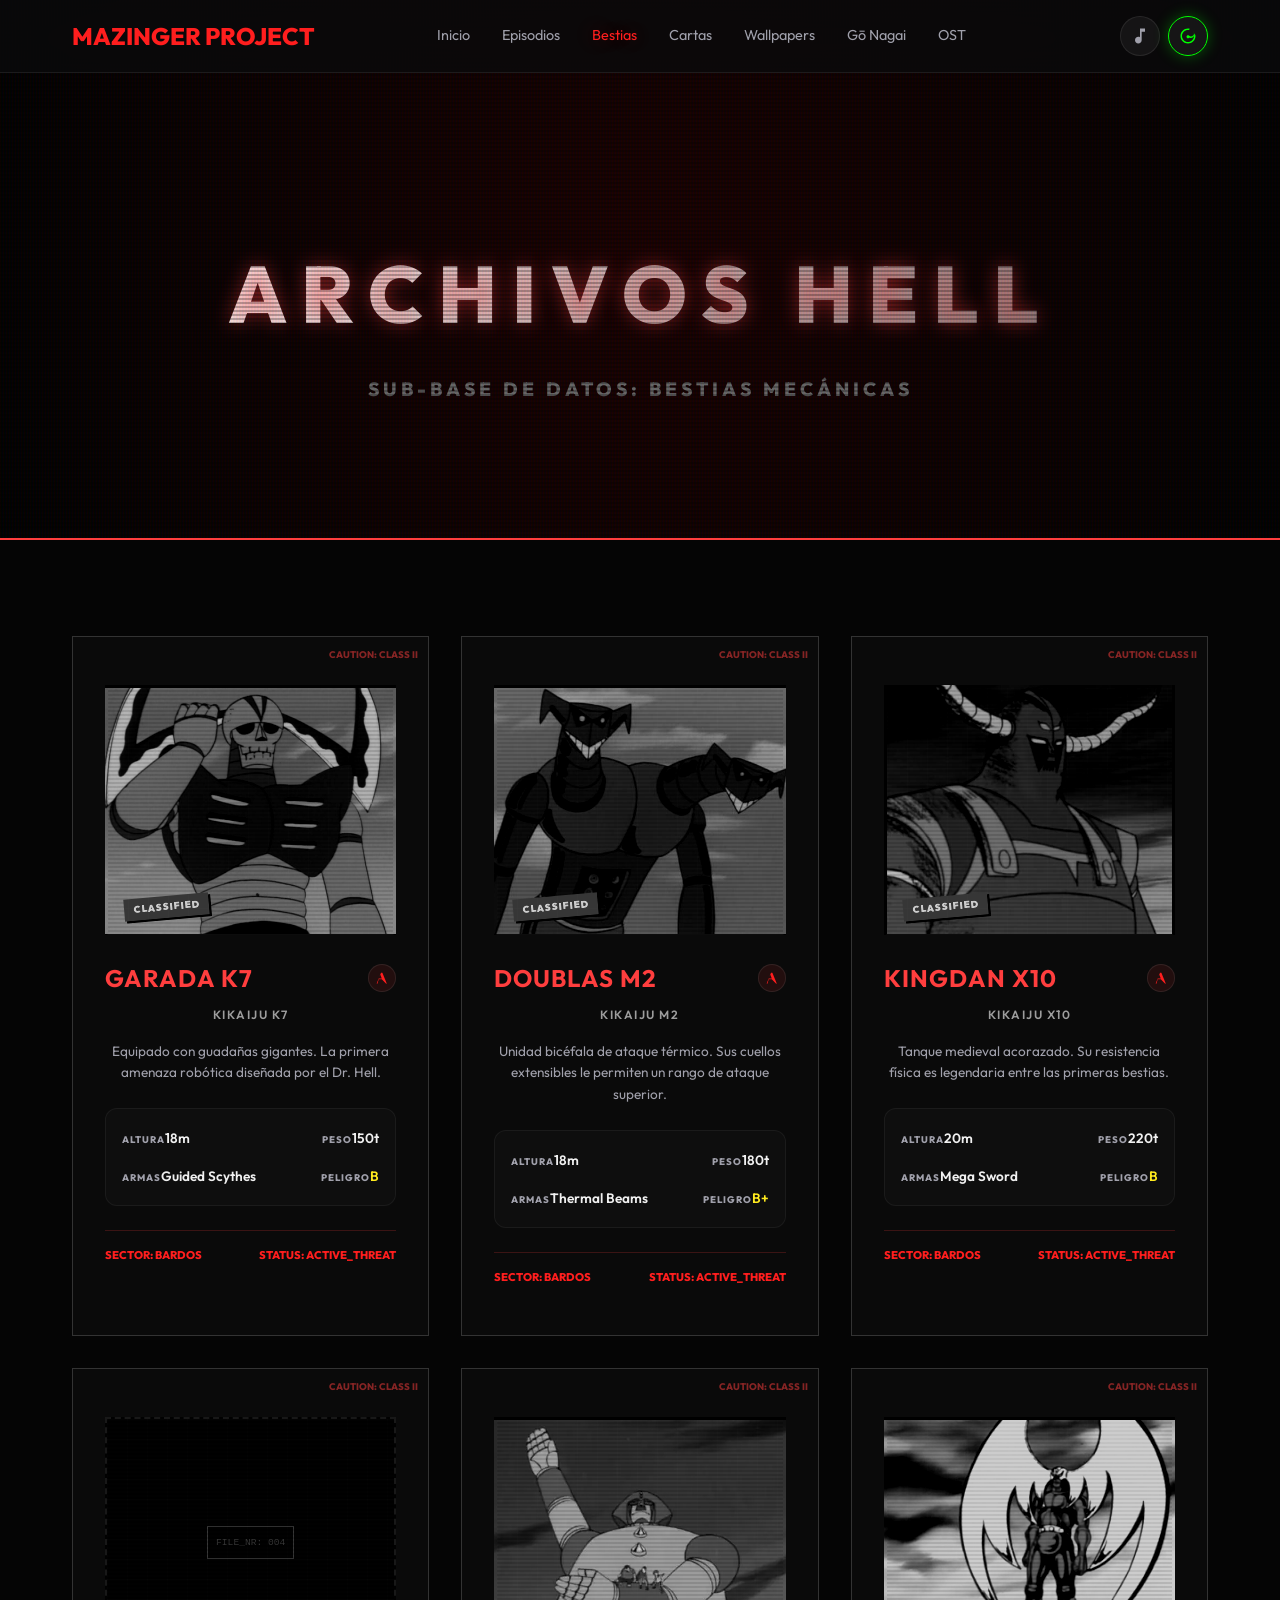
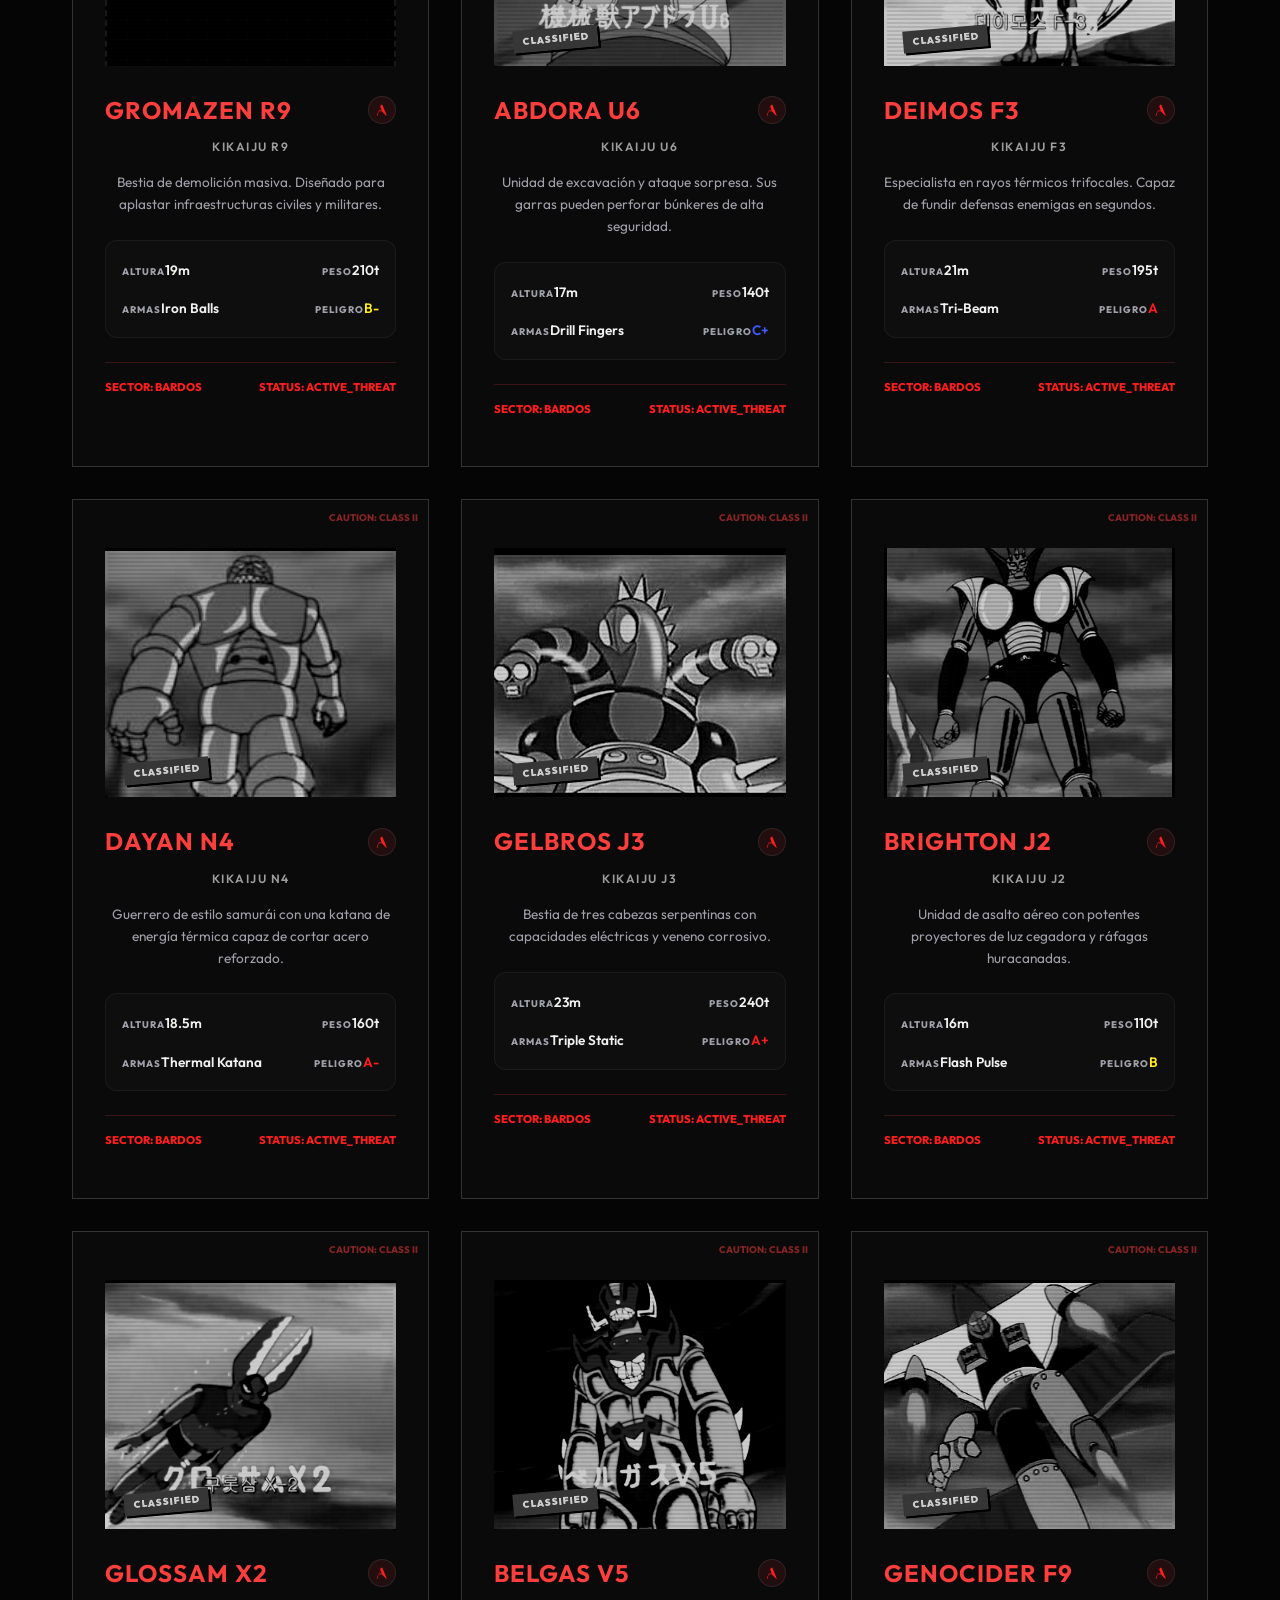
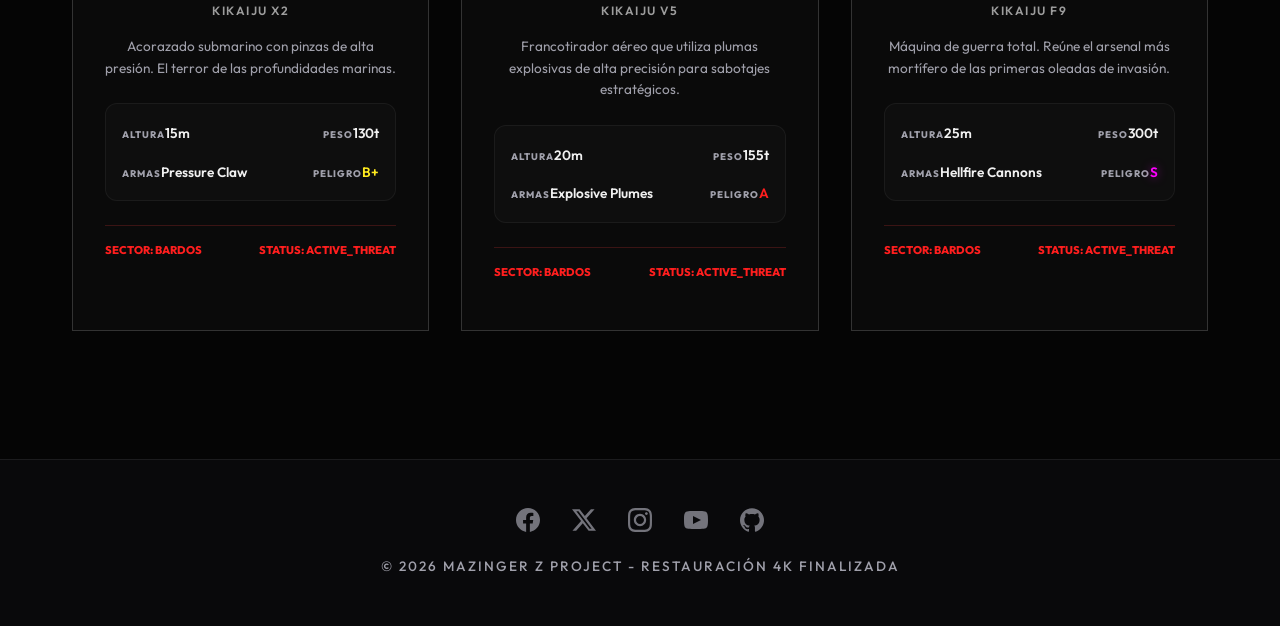
==== beasts.html @ 8c094a3e "Initial commit of Mazinger Z Project with PWA, SEO, and Social Links" ====
<!DOCTYPE html>
<html lang="es">

<head>
    <meta charset="UTF-8">
    <meta name="viewport" content="width=device-width, initial-scale=1.0">
    <title>Bestias Mecánicas del Dr. Hell | Mazinger Z 4K</title>
    <meta name="description" content="Galería detallada de los monstruos mecánicos y brutos del Dr. Hell. Descubre los enemigos más icónicos que enfrentaron a Mazinger Z.">
    <meta name="keywords" content="Bestias Mecánicas, Monstruos, Dr. Hell, Mazinger Z, Mecha, Anime Clásico">
    <meta name="author" content="Alfonso Rubio Rioseras">
    <meta name="robots" content="index, follow">

    <!-- Open Graph / Facebook -->
    <meta property="og:type" content="website">
    <meta property="og:url" content="https://mazinger-z.com/beasts.html">
    <meta property="og:title" content="Bestias Mecánicas del Dr. Hell | Mazinger Z 4K">
    <meta property="og:description" content="Galería interactiva de las bestias mecánicas mandadas por el Dr. Hell.">
    <meta property="og:image" content="https://mazinger-z.com/assets/beast-preview.jpg">

    <!-- Twitter -->
    <meta property="twitter:card" content="summary_large_image">
    <meta property="twitter:url" content="https://mazinger-z.com/beasts.html">
    <meta property="twitter:title" content="Bestias Mecánicas del Dr. Hell | Mazinger Z 4K">
    <meta property="twitter:description" content="Galería interactiva de las bestias mecánicas mandadas por el Dr. Hell.">
    <meta property="twitter:image" content="https://mazinger-z.com/assets/beast-preview.jpg">

    <link rel="icon" type="image/jpeg" href="assets/favicon.jpeg">
    <link rel="manifest" href="manifest.json">
    <meta name="theme-color" content="#050505">
    <link rel="apple-touch-icon" href="assets/favicon.jpeg">
    <link rel="stylesheet" href="index.css">
    <link rel="preconnect" href="https://fonts.googleapis.com">
    <link rel="preconnect" href="https://fonts.gstatic.com" crossorigin>
    <link
        href="https://fonts.googleapis.com/css2?family=Inter:wght@400;600;800&family=Outfit:wght@500;700;900&display=swap"
        rel="stylesheet">
    <style>
        :root {
            --beast-primary: #ff3e3e;
            --beast-bg: #050505;
            --blueprint-blue: #001a33;
        }

        body {
            background-color: var(--beast-bg);
        }

        .beasts-hero {
            height: 60vh;
            padding-top: 6rem;
            display: flex;
            align-items: center;
            justify-content: center;
            text-align: center;
            background: radial-gradient(circle at center, #1a0000 0%, #000 100%);
            position: relative;
            overflow: hidden;
            border-bottom: 2px solid var(--beast-primary);
        }

        /* Scanlines Effect */
        .beasts-hero::after {
            content: "";
            position: absolute;
            inset: 0;
            background: linear-gradient(rgba(18, 16, 16, 0) 50%, rgba(0, 0, 0, 0.25) 50%),
                linear-gradient(90deg, rgba(255, 0, 0, 0.06), rgba(0, 255, 0, 0.02), rgba(0, 0, 255, 0.06));
            background-size: 100% 4px, 3px 100%;
            pointer-events: none;
            z-index: 2;
        }

        .hero-content h1 {
            font-family: 'Outfit', sans-serif;
            font-size: 5rem;
            color: var(--beast-primary);
            text-transform: uppercase;
            letter-spacing: 15px;
            margin-bottom: 1rem;
            text-shadow: 0 0 20px rgba(255, 62, 62, 0.5);
            animation: flicker 3s infinite;
        }

        @keyframes flicker {

            0%,
            18%,
            22%,
            25%,
            53%,
            57%,
            100% {
                opacity: 1;
            }

            20%,
            24%,
            55% {
                opacity: 0.7;
            }
        }

        .back-link {
            position: fixed;
            top: 2rem;
            left: 2rem;
            background: rgba(0, 0, 0, 0.8);
            border: 1px solid var(--beast-primary);
            padding: 0.8rem 1.5rem;
            border-radius: 4px;
            color: var(--beast-primary);
            text-decoration: none;
            z-index: 1000;
            backdrop-filter: blur(10px);
            transition: all 0.3s cubic-bezier(0.4, 0, 0.2, 1);
            font-weight: 800;
            text-transform: uppercase;
            letter-spacing: 2px;
            display: flex;
            align-items: center;
            gap: 10px;
        }

        .back-link:hover {
            background: var(--beast-primary);
            color: white;
            box-shadow: 0 0 30px rgba(255, 62, 62, 0.4);
        }

        .beast-card {
            background: #0a0a0a !important;
            border: 1px solid #333 !important;
            border-radius: 0 !important;
            position: relative;
            overflow: hidden;
        }

        .beast-card::before {
            content: "CAUTION: CLASS II";
            position: absolute;
            top: 10px;
            right: 10px;
            font-size: 0.6rem;
            color: var(--beast-primary);
            font-weight: 800;
            opacity: 0.5;
        }

        .beast-card .char-image-container {
            border-radius: 0 !important;
            width: 100% !important;
            height: 250px !important;
            border-bottom: 1px solid #222;
            filter: grayscale(1) contrast(1.2) brightness(0.8);
            transition: 0.5s ease;
        }

        .beast-card:hover .char-image-container {
            filter: grayscale(0) contrast(1);
        }

        .char-info h3 {
            color: var(--beast-primary);
            font-family: 'Outfit', sans-serif;
            text-transform: uppercase;
            letter-spacing: 1px;
        }

        .char-role {
            color: #fff !important;
            opacity: 0.6;
        }
    </style>
</head>

<body class="beasts-page">
    <nav class="navbar">
        <div class="nav-container">
            <a href="index.html" class="nav-logo" style="text-decoration: none;">Mazinger Project</a>
            <div class="nav-links">
                <a href="index.html">Inicio</a>
                <a href="episodes.html">Episodios</a>
                <a href="beasts.html" class="active">Bestias</a>
                <a href="cards.html">Cartas</a>
                <a href="wallpapers.html">Wallpapers</a>
                <a href="creator.html">Gō Nagai</a>
                <a href="soundtrack.html">OST</a>
            </div>
            <div class="audio-controls-group">
                <button id="musicToggle" class="audio-btn" onclick="toggleMusic()"
                    title="Música de Fondo (Archive Instrumental)">
                    <svg width="20" height="20" viewBox="0 0 24 24" fill="currentColor">
                        <path d="M12 3v10.55c-.59-.34-1.27-.55-2-.55-2.21 0-4 1.79-4 4s1.79 4 4 4 4-1.79 4-4V7h4V3h-6z" />
                    </svg>
                </button>
                <button id="fxToggle" class="audio-btn audio-active" onclick="toggleFx()"
                    title="Efectos de Sonido (FX Tácticos)">
                    <svg width="18" height="18" viewBox="0 0 24 24" fill="currentColor">
                        <path
                            d="M12 15c1.1 0 2-.9 2-2s-.9-2-2-2-2 .9-2 2 .9 2 2 2zm1-13.06c.58.06 1.14.24 1.64.52l-1.45 1.45C12.85 4.09 12.44 4 12 4c-4.42 0-8 3.58-8 8s3.58 8 8 8 8-3.58 8-8c0-.44-.09-.85-.31-1.23l1.45-1.45c.5.71.86 1.52.86 2.68 0 5.52-4.48 10-10 10S2 17.52 2 12 6.48 2 12 2c.34 0 .68.02 1.01.06zm7.06 3.01L19.06 6.01c.58.71.94 1.53.94 2.49 0 2.21-1.79 4-4 4-.96 0-1.78-.36-2.49-.94l-1.45 1.45c.87.87 2.07 1.49 3.44 1.49 2.76 0 5-2.24 5-5 0-1.37-.62-2.57-1.49-3.44z" />
                    </svg>
                </button>
            </div>
        </div>
    </nav>

    <header class="beasts-hero">
        <div class="hero-content">
            <h1>ARCHIVOS HELL</h1>
            <p style="color: #666; letter-spacing: 4px; text-transform: uppercase; font-weight: 800;">Sub-Base de Datos:
                Bestias Mecánicas</p>
        </div>
    </header>

    <main class="container">
        <section class="characters-section">
            <div id="beastsContainer" class="characters-grid">
                <!-- Dinámico -->
            </div>
        </section>
    </main>


    <footer class="main-footer">
        <div class="footer-content">
            <div class="footer-social">
                <a href="https://www.facebook.com/ps4rioseras007" title="Facebook">
                    <svg viewBox="0 0 24 24"><path d="M24 12.073c0-6.627-5.373-12-12-12s-12 5.373-12 12c0 5.99 4.388 10.954 10.125 11.854v-8.385H7.078v-3.47h3.047V9.43c0-3.007 1.792-4.669 4.533-4.669 1.312 0 2.686.235 2.686.235v2.953H15.83c-1.491 0-1.956.925-1.956 1.874v2.25h3.328l-.532 3.47h-2.796v8.385C19.612 23.027 24 18.062 24 12.073z"/></svg>
                </a>
                <a href="https://x.com/alfrubrio" title="X">
                    <svg viewBox="0 0 24 24"><path d="M18.901 1.153h3.68l-8.04 9.19L24 22.846h-7.406l-5.8-7.584-6.638 7.584H.474l8.6-9.83L0 1.154h7.594l5.243 6.932 6.064-6.932zm-1.294 19.497h2.039L6.486 3.24H4.298l13.309 17.41z"/></svg>
                </a>
                <a href="https://www.instagram.com/mazinher_z/" title="Instagram">
                    <svg viewBox="0 0 24 24"><path d="M12 2.163c3.204 0 3.584.012 4.85.07 3.252.148 4.771 1.691 4.919 4.919.058 1.266.069 1.645.069 4.849 0 3.205-.012 3.584-.069 4.849-.149 3.225-1.664 4.771-4.919 4.919-1.266.058-1.644.07-4.85.07-3.204 0-3.584-.012-4.849-.07-3.26-.149-4.771-1.699-4.919-4.92-.058-1.265-.07-1.644-.07-4.849 0-3.204.013-3.583.07-4.849.149-3.227 1.664-4.771 4.919-4.919 1.266-.057 1.645-.069 4.849-.069zm0-2.163c-3.259 0-3.667.014-4.947.072-4.358.2-6.78 2.618-6.98 6.98-.059 1.281-.073 1.689-.073 4.948 0 3.259.014 3.668.072 4.948.2 4.358 2.618 6.78 6.98 6.98 1.281.058 1.689.072 4.948.072 3.259 0 3.668-.014 4.948-.072 4.354-.2 6.782-2.618 6.979-6.98.059-1.28.073-1.689.073-4.948 0-3.259-.014-3.667-.072-4.947-.196-4.354-2.617-6.78-6.979-6.98-1.281-.059-1.69-.073-4.949-.073zm0 5.838c-3.403 0-6.162 2.759-6.162 6.162s2.759 6.163 6.162 6.163 6.162-2.759 6.162-6.163c0-3.403-2.759-6.162-6.162-6.162zm0 10.162c-2.209 0-4-1.79-4-4 0-2.209 1.791-4 4-4s4 1.791 4 4c0 2.21-1.791 4-4 4zm6.406-11.845c-.796 0-1.441.645-1.441 1.44s.645 1.44 1.441 1.44c.795 0 1.439-.645 1.439-1.44s-.644-1.44-1.439-1.44z"/></svg>
                </a>
                <a href="https://www.youtube.com/@AlfonsoRubioRioseras" title="YouTube">
                    <svg viewBox="0 0 24 24"><path d="M19.615 3.184c-3.604-.246-11.631-.245-15.23 0-3.897.266-4.356 2.62-4.385 8.816.029 6.185.484 8.549 4.385 8.816 3.6.245 11.626.246 15.23 0 3.897-.266 4.356-2.62 4.385-8.816-.029-6.185-.484-8.549-4.385-8.816zm-10.615 12.816v-8l8 3.993-8 4.007z"/></svg>
                </a>
                <a href="https://github.com/Rioseras007" title="GitHub">
                    <svg viewBox="0 0 24 24"><path d="M12 .297c-6.63 0-12 5.373-12 12 0 5.303 3.438 9.8 8.205 11.385.6.113.82-.258.82-.577 0-.285-.01-1.04-.015-2.04-3.338.724-4.042-1.61-4.042-1.61C4.422 18.07 3.633 17.7 3.633 17.7c-1.087-.744.084-.729.084-.729 1.205.084 1.838 1.236 1.838 1.236 1.07 1.835 2.809 1.305 3.495.998.108-.776.417-1.305.76-1.605-2.665-.3-5.466-1.332-5.466-5.93 0-1.31.465-2.38 1.235-3.22-.135-.303-.54-1.523.105-3.176 0 0 1.005-.322 3.3 1.23.96-.267 1.98-.399 3-.405 1.02.006 2.04.138 3 .405 2.28-1.552 3.285-1.23 3.285-1.23.645 1.653.24 2.873.12 3.176.765.84 1.23 1.91 1.23 3.22 0 4.61-2.805 5.625-5.475 5.92.42.36.81 1.096.81 2.22 0 1.606-.015 2.896-.015 3.286 0 .315.21.69.825.57C20.565 22.092 24 17.592 24 12.297c0-6.627-5.373-12-12-12"/></svg>
                </a>
            </div>
            <p>&copy; 2026 Mazinger Z Project - Restauración 4K Finalizada</p>
        </div>
    </footer>

    <script src="audio_manager.js"></script>
    <script src="beasts.js"></script>
    <script src="pwa_init.js"></script>
</body>

</html>
---- index.css ----
@import url('https://fonts.googleapis.com/css2?family=Outfit:wght@300;400;600;800&display=swap');

:root {
    --bg-color: #0a0a0c;
    --surface-color: rgba(255, 255, 255, 0.03);
    --surface-border: rgba(255, 255, 255, 0.08);
    --primary-color: #ff1e1e;
    --secondary-color: #3e5bff;
    --text-primary: #f0f0f0;
    --text-secondary: #a0a0ab;
    --accent-glow: 0 0 20px rgba(255, 30, 30, 0.3);
    --glass-blur: blur(12px);
    --transition-smooth: all 0.4s cubic-bezier(0.16, 1, 0.3, 1);
}

/* Navigation */
.navbar {
    position: fixed;
    top: 0;
    left: 0;
    width: 100%;
    z-index: 1000;
    background: rgba(10, 10, 12, 0.8);
    backdrop-filter: blur(20px);
    border-bottom: 1px solid var(--surface-border);
    padding: 1rem 0;
}

.nav-container {
    max-width: 1200px;
    margin: 0 auto;
    display: flex;
    justify-content: space-between;
    align-items: center;
    padding: 0 2rem;
}

.nav-logo {
    font-weight: 800;
    font-size: 1.5rem;
    color: var(--primary-color);
    text-transform: uppercase;
}

.nav-links {
    display: flex;
    gap: 2rem;
}

.nav-links a {
    color: var(--text-secondary);
    text-decoration: none;
    font-size: 0.9rem;
    font-weight: 400;
    transition: var(--transition-smooth);
}

.nav-links a:hover,
.nav-links a.active {
    color: var(--primary-color);
    text-shadow: var(--accent-glow);
}

.audio-controls-group {
    display: flex;
    gap: 0.5rem;
    margin-left: 2rem;
}

.audio-btn {
    background: rgba(255, 255, 255, 0.05);
    border: 1px solid var(--surface-border);
    color: var(--text-secondary);
    width: 40px;
    height: 40px;
    border-radius: 50%;
    display: flex;
    align-items: center;
    justify-content: center;
    cursor: pointer;
    transition: var(--transition-smooth);
}

.audio-btn:hover {
    background: var(--primary-color);
    color: white;
    border-color: var(--primary-color);
    box-shadow: var(--accent-glow);
}

.audio-btn.audio-active {
    color: #00ff00;
    border-color: #00ff00;
    box-shadow: 0 0 15px rgba(0, 255, 0, 0.3);
}

/* Base Styles */
* {
    margin: 0;
    padding: 0;
    box-sizing: border-box;
}

body {
    background-color: var(--bg-color);
    color: var(--text-primary);
    font-family: 'Outfit', sans-serif;
    line-height: 1.6;
    overflow-x: hidden;
}

/* Scrollbar */
::-webkit-scrollbar {
    width: 6px;
}

::-webkit-scrollbar-track {
    background: var(--bg-color);
}

::-webkit-scrollbar-thumb {
    background: var(--surface-border);
    border-radius: 10px;
}

/* Layout */
.container {
    max-width: 1200px;
    margin: 0 auto;
    padding: 0 2rem;
}

/* Hero Section */
.hero {
    position: relative;
    height: 90vh;
    display: flex;
    flex-direction: column;
    align-items: center;
    justify-content: center;
    text-align: center;
    background: linear-gradient(to bottom, rgba(10, 10, 12, 0.2), var(--bg-color)),
        url('./assets/fondobanner.jpg') center/cover no-repeat;
    margin-bottom: 4rem;
    overflow: hidden;
}

/* Radar System */
.radar-container {
    position: absolute;
    top: 5rem;
    right: 5rem;
    z-index: 10;
    pointer-events: none;
    opacity: 0.6;
}

.radar {
    width: 200px;
    height: 200px;
    background: rgba(255, 30, 30, 0.05);
    border: 1px solid rgba(255, 30, 30, 0.3);
    border-radius: 50%;
    position: relative;
    overflow: hidden;
    backdrop-filter: blur(5px);
}

.radar-sweep {
    position: absolute;
    inset: 0;
    background: conic-gradient(from 0deg, rgba(255, 30, 30, 0.4) 0%, transparent 40%);
    animation: rotate-radar 4s linear infinite;
    z-index: 2;
}

.radar-circles {
    position: absolute;
    inset: 0;
    border-radius: 50%;
    background-image: radial-gradient(circle, transparent 30%, rgba(255, 30, 30, 0.1) 31%, transparent 32%, transparent 60%, rgba(255, 30, 30, 0.1) 61%, transparent 62%);
}

.radar-crosshair::before,
.radar-crosshair::after {
    content: '';
    position: absolute;
    background: rgba(255, 30, 30, 0.2);
}

.radar-crosshair::before {
    width: 100%;
    height: 1px;
    top: 50%;
}

.radar-crosshair::after {
    width: 1px;
    height: 100%;
    left: 50%;
}

.blip {
    position: absolute;
    width: 6px;
    height: 6px;
    background: rgba(255, 30, 30, 1);
    border-radius: 50%;
    box-shadow: 0 0 10px rgba(255, 30, 30, 1);
    animation: blip-fade 3s ease-in-out infinite;
    z-index: 3;
}

.blip-1 {
    top: 30%;
    left: 40%;
    animation-delay: 0.5s;
}

.blip-2 {
    top: 60%;
    left: 70%;
    animation-delay: 1.5s;
}

.radar-status {
    margin-top: 1rem;
    font-family: monospace;
    display: flex;
    flex-direction: column;
    align-items: flex-end;
}

.radar-status .status-label {
    font-size: 0.6rem;
    color: var(--text-secondary);
}

.radar-status .status-value {
    font-size: 0.8rem;
    color: var(--primary-color);
    font-weight: 800;
}

@keyframes rotate-radar {
    from {
        transform: rotate(0deg);
    }

    to {
        transform: rotate(360deg);
    }
}

@keyframes blip-fade {

    0%,
    100% {
        opacity: 0.2;
        transform: scale(0.8);
    }

    50% {
        opacity: 1;
        transform: scale(1.2);
    }
}

.hero-content h1 {
    font-size: 5rem;
    font-weight: 800;
    text-transform: uppercase;
    letter-spacing: -2px;
    margin-bottom: 0.5rem;
    background: linear-gradient(135deg, #fff 0%, #777 100%);
    -webkit-background-clip: text;
    background-clip: text;
    -webkit-text-fill-color: transparent;
    filter: drop-shadow(0 5px 15px rgba(0, 0, 0, 0.5));
}

.hero-content p {
    color: var(--text-secondary);
    font-size: 1.2rem;
    max-width: 600px;
    margin: 0 auto;
    font-weight: 300;
}

.banner {
    color: var(--text-secondary);
    font-size: 1.2rem;
    max-width: 600px;
    margin-top: 1rem;
    font-weight: 300;
}


/* Grid Section */
.controls {
    display: flex;
    justify-content: space-between;
    align-items: center;
    margin-bottom: 2.5rem;
    flex-wrap: wrap;
    gap: 1.5rem;
}

.search-container {
    flex: 1;
    max-width: 400px;
    position: relative;
}

#searchInput {
    width: 100%;
    padding: 1rem 1.5rem;
    background: var(--surface-color);
    border: 1px solid var(--surface-border);
    border-radius: 12px;
    color: var(--text-primary);
    font-family: inherit;
    font-size: 1rem;
    outline: none;
    transition: var(--transition-smooth);
}

#searchInput:focus {
    border-color: var(--primary-color);
    box-shadow: var(--accent-glow);
}

.section-title {
    font-size: 2rem;
    font-weight: 600;
    margin-bottom: 0;
    display: flex;
    align-items: center;
    gap: 1rem;
}

.section-title::before {
    content: '';
    width: 4px;
    height: 24px;
    background: var(--primary-color);
    box-shadow: var(--accent-glow);
    border-radius: 2px;
}

.episodes-grid {
    display: grid;
    grid-template-columns: repeat(auto-fill, minmax(300px, 1fr));
    gap: 2.5rem;
    margin-bottom: 6rem;
}

/* Episode Card */
.episode-card {
    background: var(--surface-color);
    border: 1px solid var(--surface-border);
    border-radius: 24px;
    overflow: hidden;
    backdrop-filter: var(--glass-blur);
    transition: var(--transition-smooth);
    cursor: pointer;
    position: relative;
}

.episode-card:hover {
    transform: translateY(-10px);
    border-color: rgba(255, 30, 30, 0.4);
    box-shadow: 0 20px 40px rgba(0, 0, 0, 0.6);
}

.card-image {
    width: 100%;
    aspect-ratio: 16/9;
    background-size: cover;
    background-position: center;
    position: relative;
    background-color: #1a1a1e;
}

/* Placeholder Gradients */
.placeholder-1 {
    background: linear-gradient(135deg, #1e1e24 0%, #3e5bff 100%);
}

.placeholder-2 {
    background: linear-gradient(135deg, #241e1e 0%, #ff1e1e 100%);
}

.placeholder-3 {
    background: linear-gradient(135deg, #1e241e 0%, #1eff5b 100%);
}

.placeholder-4 {
    background: linear-gradient(135deg, #24241e 0%, #ffea1e 100%);
}

.placeholder-5 {
    background: linear-gradient(135deg, #1e2424 0%, #1edbff 100%);
}

.placeholder-6 {
    background: linear-gradient(135deg, #241e24 0%, #ff1edf 100%);
}

.placeholder-hero {
    background: linear-gradient(to bottom, rgba(10, 10, 12, 0.5), var(--bg-color)), linear-gradient(135deg, #0a0a0c 0%, #1a1a2e 100%);
}

.card-image::after {
    content: '\25B6';
    position: absolute;
    inset: 0;
    display: flex;
    align-items: center;
    justify-content: center;
    font-size: 2.5rem;
    background: rgba(0, 0, 0, 0.4);
    opacity: 0;
    transition: var(--transition-smooth);
}

.episode-card:hover .card-image::after {
    opacity: 1;
}

.card-badge {
    position: absolute;
    top: 1rem;
    right: 1rem;
    background: var(--primary-color);
    padding: 0.25rem 0.75rem;
    border-radius: 8px;
    font-size: 0.75rem;
    font-weight: 600;
    text-transform: uppercase;
}

.card-info {
    padding: 1.5rem;
}

.card-info h3 {
    font-size: 1.25rem;
    margin-bottom: 0.5rem;
}

.card-info p {
    font-size: 0.9rem;
    color: var(--text-secondary);
}

/* Characters Section */
.characters-section {
    margin-bottom: 8rem;
    padding-top: 6rem;
}

.characters-section .section-title {
    margin-bottom: 3rem;
}

.characters-grid {
    display: grid;
    grid-template-columns: repeat(auto-fill, minmax(280px, 1fr));
    gap: 2rem;
}

.character-card {
    text-align: center;
    padding: 3rem 2rem;
    background: var(--surface-color);
    border: 1px solid var(--surface-border);
    border-radius: 32px;
    transition: var(--transition-smooth);
    backdrop-filter: var(--glass-blur);
    position: relative;
}

.wiki-btn {
    position: absolute;
    top: 1.5rem;
    right: 1.5rem;
    width: 38px;
    height: 38px;
    background: rgba(255, 255, 255, 0.05);
    border: 1px solid var(--surface-border);
    border-radius: 50%;
    display: flex;
    align-items: center;
    justify-content: center;
    color: var(--text-secondary);
    transition: var(--transition-smooth);
    z-index: 100;
}

.wiki-btn:hover {
    background: var(--primary-color);
    color: white;
    border-color: var(--primary-color);
    box-shadow: var(--accent-glow);
    transform: rotate(15deg);
}

.beast-header {
    display: flex;
    justify-content: space-between;
    align-items: center;
    margin-bottom: 0.5rem;
}

.beast-wiki-btn {
    position: static;
    width: 28px;
    height: 28px;
    background: rgba(255, 62, 62, 0.1);
    color: var(--primary-color);
}

.beast-card .char-info h3 {
    margin-bottom: 0;
}

.character-card:hover {
    border-color: var(--secondary-color);
    background: rgba(62, 91, 255, 0.05);
    transform: translateY(-5px);
}

.char-image-container {
    width: 140px;
    height: 140px;
    border-radius: 50%;
    margin: 0 auto 1.5rem;
    background: var(--surface-border);
    border: 3px solid transparent;
    transition: var(--transition-smooth);
}

.character-card:hover .char-image-container {
    border-color: var(--secondary-color);
    box-shadow: 0 0 20px rgba(62, 91, 255, 0.3);
}

.char-role {
    display: block;
    color: var(--secondary-color);
    font-size: 0.75rem;
    font-weight: 600;
    text-transform: uppercase;
    margin-bottom: 1rem;
    letter-spacing: 1.5px;
}

.char-info h3 {
    font-size: 1.5rem;
    margin-bottom: 0.5rem;
}

.char-info p {
    font-size: 0.85rem;
    color: var(--text-secondary);
    line-height: 1.6;
}

/* Character Placeholders */
.koji {
    background: linear-gradient(135deg, #1e3c72 0%, #2a5298 100%);
}

.sayaka {
    background: linear-gradient(135deg, #ff9a9e 0%, #fecfef 100%);
}

.dr-hell {
    background: linear-gradient(135deg, #232526 0%, #414345 100%);
}

.ashura {
    background: linear-gradient(45deg, #4b6cb7 0%, #182848 100%);
}

.yumi {
    background: linear-gradient(135deg, #8e9eab 0%, #eef2f3 100%);
}

.boss {
    background: linear-gradient(135deg, #f12711 0%, #f5af19 100%);
}

.daishogun {
    background: linear-gradient(135deg, #000000 0%, #434343 100%);
}

#episodes {
    padding-top: 4rem;
}

/* Modal Video Player */
.modal {
    display: none;
    position: fixed;
    z-index: 2000;
    inset: 0;
    background: rgba(0, 0, 0, 0.9);
    backdrop-filter: blur(15px);
    overflow-y: auto;
    padding: 2rem;
    transition: var(--transition-smooth);
}

.modal.active {
    display: flex;
    align-items: center;
    justify-content: center;
}

.modal-content {
    background: #111;
    border: 1px solid var(--surface-border);
    border-radius: 32px;
    width: 100%;
    max-width: 1000px;
    position: relative;
    padding: 2.5rem;
    box-shadow: 0 50px 100px rgba(0, 0, 0, 0.8);
}

.close-modal {
    position: absolute;
    top: 1.5rem;
    right: 2rem;
    font-size: 2.5rem;
    cursor: pointer;
    color: var(--text-secondary);
    transition: var(--transition-smooth);
}

.close-modal:hover {
    color: var(--primary-color);
}

.video-container {
    width: 100%;
    aspect-ratio: 16/9;
    background: #000;
    border-radius: 16px;
    overflow: hidden;
    margin-bottom: 2rem;
    position: relative;
    border: 1px solid var(--surface-border);
}

.video-container video {
    width: 100%;
    height: 100%;
    display: none;
}

.video-placeholder {
    width: 100%;
    height: 100%;
    display: flex;
    align-items: center;
    justify-content: center;
    text-align: center;
    background: linear-gradient(45deg, #111 0%, #222 100%);
    color: var(--text-secondary);
    font-size: 1.1rem;
    padding: 2rem;
}

.modal-info h2 {
    font-size: 2.5rem;
    margin-bottom: 1rem;
    background: linear-gradient(45deg, #fff 0%, #888 100%);
    -webkit-background-clip: text;
    background-clip: text;
    -webkit-text-fill-color: transparent;
}

.modal-info p {
    color: var(--text-secondary);
    line-height: 1.8;
}

@media (max-width: 768px) {
    .hero-content h1 {
        font-size: 3rem;
    }

    .hero {
        height: 50vh;
    }

    .episodes-grid,
    .characters-grid {
        grid-template-columns: 1fr;
    }
}

/* Technical Blueprint & Placeholder Effects */
.tech-specs {
    margin-top: 1rem;
    padding-top: 1rem;
    border-top: 1px solid rgba(255, 62, 62, 0.2);
    display: flex;
    justify-content: space-between;
    font-size: 0.7rem;
    font-weight: 800;
    color: var(--primary-color);
}

.blueprint-overlay {
    position: absolute;
    inset: 0;
    background-image:
        linear-gradient(rgba(0, 255, 255, 0.05) 1px, transparent 1px),
        linear-gradient(90deg, rgba(0, 255, 255, 0.05) 1px, transparent 1px);
    background-size: 20px 20px;
    pointer-events: none;
    opacity: 0.3;
    z-index: 10;
}

.blueprint-placeholder {
    background-color: #001a33 !important;
    display: flex;
    align-items: center;
    justify-content: center;
    padding: 2rem;
    position: relative;
    border: 2px dashed rgba(255, 62, 62, 0.3);
}

.tech-icon {
    font-family: monospace;
    font-size: 0.6rem;
    color: var(--primary-color);
    text-align: center;
    border: 1px solid var(--primary-color);
    padding: 0.5rem;
    animation: pulse 2s infinite;
}

@keyframes pulse {

    0%,
    100% {
        opacity: 0.5;
    }

    50% {
        opacity: 1;
    }
}

.beast-card .char-image-container {
    background-color: #000;
    position: relative;
    background-size: cover !important;
    background-position: center !important;
    background-repeat: no-repeat !important;
    overflow: hidden;
}

.scanline-overlay {
    position: absolute;
    inset: 0;
    background: linear-gradient(rgba(18, 16, 16, 0) 50%, rgba(0, 0, 0, 0.1) 50%);
    background-size: 100% 4px;
    pointer-events: none;
    z-index: 5;
}

/* Force 3 columns for symmetry on large screens */
@media (min-width: 1024px) {
    .characters-grid {
        grid-template-columns: repeat(3, 1fr) !important;
    }
}

/* Restoration Section */
.restoration-section {
    margin-bottom: 8rem;
}

.restoration-card {
    background: #000;
    border: 1px solid var(--surface-border);
    border-radius: 24px;
    padding: 2.5rem;
    position: relative;
    overflow: hidden;
}

.restoration-card::before {
    content: '';
    position: absolute;
    inset: 0;
    background: repeating-linear-gradient(0deg,
            transparent,
            transparent 2px,
            rgba(255, 30, 30, 0.03) 2px,
            rgba(255, 30, 30, 0.03) 4px);
    pointer-events: none;
}

.tech-display {
    border: 1px solid rgba(255, 30, 30, 0.2);
    border-radius: 12px;
    background: rgba(10, 10, 12, 0.8);
    position: relative;
    z-index: 1;
}

.display-header {
    background: rgba(255, 30, 30, 0.1);
    padding: 0.75rem 1.5rem;
    border-bottom: 1px solid rgba(255, 30, 30, 0.2);
    display: flex;
    justify-content: space-between;
    align-items: center;
}

.display-title {
    font-family: monospace;
    font-size: 0.8rem;
    color: var(--primary-color);
    letter-spacing: 2px;
}

.status-blink {
    font-size: 0.7rem;
    color: #00ff00;
    font-weight: 800;
    animation: blink 1s infinite;
}

.live-indicator {
    display: flex;
    align-items: center;
    gap: 0.75rem;
}

.pulse-ring {
    width: 8px;
    height: 8px;
    background: #00ff00;
    border-radius: 50%;
    box-shadow: 0 0 0 rgba(0, 255, 0, 0.4);
    animation: pulse-ring 1.5s infinite;
}

@keyframes pulse-ring {
    0% {
        box-shadow: 0 0 0 0 rgba(0, 255, 0, 0.7);
    }

    70% {
        box-shadow: 0 0 0 10px rgba(0, 255, 0, 0);
    }

    100% {
        box-shadow: 0 0 0 0 rgba(0, 255, 0, 0);
    }
}

.display-content {
    padding: 2rem;
}

.restoration-stats {
    display: grid;
    grid-template-columns: repeat(3, 1fr);
    gap: 1.5rem;
    margin-bottom: 3rem;
}

.stat-box {
    text-align: center;
    border: 1px solid var(--surface-border);
    padding: 1rem;
    border-radius: 8px;
}

.stat-label {
    display: block;
    font-size: 0.6rem;
    color: var(--text-secondary);
    margin-bottom: 0.5rem;
}

.stat-value {
    color: var(--text-primary);
    font-weight: 800;
    font-size: 1rem;
}

.progress-bar-bg {
    height: 12px;
    background: rgba(255, 255, 255, 0.05);
    border-radius: 6px;
    overflow: hidden;
    margin: 1rem 0;
    border: 1px solid var(--surface-border);
}

.progress-bar-fill {
    height: 100%;
    background: linear-gradient(90deg, var(--primary-color), #ff6b6b);
    box-shadow: 0 0 15px var(--primary-color);
    position: relative;
}

.progress-bar-fill::after {
    content: '';
    position: absolute;
    inset: 0;
    background: linear-gradient(90deg, transparent, rgba(255, 255, 255, 0.3), transparent);
    animation: progress-scan 2s linear infinite;
}

@keyframes progress-scan {
    0% {
        transform: translateX(-100%);
    }

    100% {
        transform: translateX(100%);
    }
}

.progress-label {
    font-size: 0.8rem;
    font-weight: 600;
    color: var(--text-secondary);
}

.progress-meta {
    display: flex;
    justify-content: space-between;
    font-size: 0.7rem;
    color: var(--text-secondary);
    font-family: monospace;
}

.restoration-log {
    margin-top: 2rem;
    padding: 1rem;
    background: rgba(0, 0, 0, 0.4);
    border: 1px solid rgba(255, 30, 30, 0.1);
    border-radius: 8px;
    font-family: monospace;
    font-size: 0.65rem;
    color: var(--text-secondary);
    max-height: 100px;
    overflow: hidden;
    position: relative;
}

.log-line {
    margin-bottom: 0.4rem;
    opacity: 0.7;
}

/* Digital Cards Collection */
.cards-section {
    padding: 6rem 0;
    background: radial-gradient(circle at center, #111 0%, #000 100%);
    border-bottom: 2px solid var(--surface-border);
}

.cards-grid {
    display: grid;
    grid-template-columns: repeat(auto-fill, minmax(180px, 1fr));
    gap: 2rem;
    margin-top: 3rem;
}

.mazinger-card-item {
    aspect-ratio: 2.5 / 3.5;
    perspective: 1000px;
    cursor: pointer;
}

.card-inner {
    position: relative;
    width: 100%;
    height: 100%;
    transition: transform 0.6s cubic-bezier(0.4, 0, 0.2, 1);
    transform-style: preserve-3d;
}

.mazinger-card-item:hover .card-inner {
    transform: rotateY(10deg) translateY(-10px);
}

.card-front,
.card-back {
    position: absolute;
    width: 100%;
    height: 100%;
    backface-visibility: hidden;
    border-radius: 12px;
    overflow: hidden;
    box-shadow: 0 10px 30px rgba(0, 0, 0, 0.5);
    border: 4px solid #fff;
}

.card-front img {
    width: 100%;
    height: 100%;
    object-fit: cover;
    filter: sepia(0.2) contrast(1.1);
}

.card-series-tag {
    position: absolute;
    bottom: 10px;
    right: 10px;
    background: rgba(0, 0, 0, 0.8);
    color: #fff;
    padding: 2px 8px;
    border-radius: 4px;
    font-size: 0.65rem;
    font-weight: 800;
    font-family: monospace;
}

/* Series Colors */
.series-blue .card-front {
    border-color: #0066cc;
}

.series-green .card-front {
    border-color: #228b22;
}

.series-red .card-front {
    border-color: #cc0000;
}

.series-yellow .card-front {
    border-color: #ffcc00;
}

.card-front::after {
    content: "";
    position: absolute;
    inset: 0;
    background: linear-gradient(135deg, rgba(255, 255, 255, 0.1) 0%, transparent 50%, rgba(0, 0, 0, 0.1) 100%);
    pointer-events: none;
}

/* Badges and Episodes Refinement */
.badge-restored {
    background: var(--primary-color) !important;
    box-shadow: 0 0 10px rgba(255, 30, 30, 0.4);
}

.badge-original {
    background: var(--secondary-color);
    color: #fff;
}

/* dedicated page styles */
.episodes-page .page-header,
.cards-page .page-header {
    padding: 8rem 0 4rem;
    text-align: center;
}

.page-header {
    padding: 8rem 0 4rem;
    background: linear-gradient(to bottom, rgba(255, 30, 30, 0.05), transparent);
    text-align: center;
}

.episodes-page .page-header h1 {
    font-size: 3.5rem;
    font-weight: 800;
    margin-bottom: 1rem;
    letter-spacing: -1px;
}

.controls-bar {
    display: flex;
    justify-content: space-between;
    align-items: center;
    margin-bottom: 3rem;
    gap: 2rem;
    flex-wrap: wrap;
}

.filter-group {
    display: flex;
    gap: 1rem;
}

.filter-btn {
    background: var(--surface-color);
    border: 1px solid var(--surface-border);
    color: var(--text-secondary);
    padding: 0.75rem 1.5rem;
    border-radius: 12px;
    font-size: 0.8rem;
    font-weight: 600;
    cursor: pointer;
    transition: var(--transition-smooth);
}

.filter-btn:hover {
    border-color: var(--primary-color);
    color: var(--text-primary);
}

.filter-btn.active {
    background: var(--primary-color);
    border-color: var(--primary-color);
    color: white;
    box-shadow: var(--accent-glow);
}

.search-box {
    flex-direction: column;
    align-items: flex-start;
}

.search-box input {
    width: 100%;
    padding: 1rem 1.5rem 1rem 3rem;
    background: var(--surface-color);
    border: 1px solid var(--surface-border);
    border-radius: 12px;
    color: var(--text-primary);
    outline: none;
    transition: var(--transition-smooth);
}

.search-box svg {
    position: absolute;
    left: 1rem;
    top: 50%;
    transform: translateY(-50%);
    color: var(--text-secondary);
}

.play-overlay {
    position: absolute;
    inset: 0;
    background: rgba(0, 0, 0, 0.5);
    display: flex;
    align-items: center;
    justify-content: center;
    opacity: 0;
    transition: var(--transition-smooth);
    z-index: 2;
}

.episode-card:hover .play-overlay {
    opacity: 1;
}

.tech-log {
    display: flex;
    gap: 1rem;
    margin-bottom: 1rem;
}

.tech-log span {
    font-family: monospace;
    font-size: 0.7rem;
    color: var(--primary-color);
    padding: 0.25rem 0.5rem;
    border: 1px solid rgba(255, 30, 30, 0.2);
    border-radius: 4px;
}

/* Technical Dossier & Status Styles */
.tech-dossier {
    margin: 1.5rem 0;
    padding: 1rem;
    background: rgba(255, 255, 255, 0.02);
    border: 1px solid rgba(255, 255, 255, 0.05);
    border-radius: 12px;
    text-align: left;
}

.spec-row {
    display: flex;
    justify-content: space-between;
    gap: 1.5rem;
    margin-bottom: 0.8rem;
}

.spec-row:last-child {
    margin-bottom: 0;
}

.spec-label {
    font-size: 0.6rem;
    color: var(--text-secondary);
    font-weight: 800;
    text-transform: uppercase;
    letter-spacing: 1px;
    margin-bottom: 0.2rem;
}

.spec-value {
    font-size: 0.85rem;
    color: var(--text-primary);
    font-weight: 600;
    font-family: 'Outfit', sans-serif;
}

/* Risk Levels */
.risk-S {
    color: #ff00ff !important;
    text-shadow: 0 0 10px rgba(255, 0, 255, 0.5);
}

.risk-A {
    color: #ff1e1e !important;
}

.risk-B {
    color: #ffea1e !important;
}

.risk-C {
    color: #3e5bff !important;
}

.dossier-tag {
    position: absolute;
    bottom: 1rem;
    left: 1rem;
    background: var(--primary-color);
    color: white;
    font-size: 0.6rem;
    font-weight: 900;
    padding: 0.2rem 0.6rem;
    transform: rotate(-5deg);
    box-shadow: 2px 2px 0 #000;
    z-index: 5;
    pointer-events: none;
    letter-spacing: 1px;
}

/* Scroll Adjustment for modal */
body.modal-open {
    overflow: hidden;
    padding-right: 6px;
}

/* Mission Log UI */
.header-flex {
    display: flex;
    justify-content: space-between;
    align-items: center;
    gap: 3rem;
    text-align: left;
}

.header-text {
    flex: 2;
}

.mission-log-box {
    flex: 1;
    background: rgba(10, 10, 12, 0.6);
    border: 1px solid rgba(255, 30, 30, 0.2);
    border-radius: 12px;
    padding: 1rem;
    font-family: monospace;
    max-width: 400px;
    box-shadow: inset 0 0 20px rgba(255, 30, 30, 0.05);
}

.log-header {
    font-size: 0.7rem;
    color: var(--primary-color);
    letter-spacing: 2px;
    border-bottom: 1px solid rgba(255, 30, 30, 0.2);
    padding-bottom: 0.5rem;
    margin-bottom: 0.8rem;
    font-weight: 800;
}

.log-content {
    max-height: 120px;
    overflow-y: auto;
}

.log-entry {
    font-size: 0.7rem;
    margin-bottom: 0.5rem;
    display: flex;
    gap: 0.5rem;
    color: var(--text-secondary);
    animation: slide-in 0.3s ease-out;
}

.log-time {
    color: var(--primary-color);
    white-space: nowrap;
}

.log-action {
    color: var(--text-primary);
}

.empty-log {
    font-size: 0.7rem;
    opacity: 0.4;
    text-align: center;
    padding: 1rem 0;
}

@keyframes slide-in {
    from {
        opacity: 0;
        transform: translateX(10px);
    }

    to {
        opacity: 1;
        transform: translateX(0);
    }
}

@media (max-width: 900px) {
    .header-flex {
        flex-direction: column;
        text-align: center;
    }

    .mission-log-box {
        max-width: 100%;
    }
}

/* Video Modal Controls */
.video-controls-row {
    display: flex;
    gap: 1rem;
    margin: 0 0 1.5rem 0;
    padding-bottom: 1.5rem;
    border-bottom: 1px solid rgba(255, 255, 255, 0.05);
}

.tech-btn {
    flex: 1;
    background: rgba(255, 255, 255, 0.02);
    border: 1px solid rgba(255, 255, 255, 0.1);
    color: var(--text-secondary);
    padding: 0.8rem;
    font-family: 'Outfit', sans-serif;
    font-size: 0.7rem;
    font-weight: 800;
    letter-spacing: 1px;
    cursor: pointer;
    transition: var(--transition-smooth);
    border-radius: 4px;
    text-align: center;
}

.tech-btn:hover {
    background: rgba(255, 30, 30, 0.1);
    border-color: var(--primary-color);
    color: var(--text-primary);
}

.tech-btn.active {
    background: var(--primary-color);
    border-color: var(--primary-color);
    color: white;
    box-shadow: 0 0 15px rgba(255, 30, 30, 0.3);
}

@media (max-width: 600px) {
    .video-controls-row {
        flex-direction: column;
        gap: 0.5rem;
    }
}

/* --- DOSSIER STYLE DESIGN (Wallpapers - Beast Aesthetic) --- */

.wallpapers-page {
    background-color: #050505;
    background-image:
        linear-gradient(rgba(255, 255, 255, 0.02) 1px, transparent 1px),
        linear-gradient(90deg, rgba(255, 255, 255, 0.02) 1px, transparent 1px);
    background-size: 50px 50px;
}

.wallpapers-page .container {
    padding-top: 10rem;
    /* Espacio para la cabecera fija */
}

.wallpapers-grid {
    display: grid;
    grid-template-columns: repeat(auto-fill, minmax(300px, 1fr));
    gap: 3rem;
    padding: 3rem 0;
}

.wallpaper-card {
    background: #0a0a0c;
    border: 1px solid rgba(255, 30, 30, 0.3);
    position: relative;
    padding: 10px;
    transition: all 0.4s cubic-bezier(0.4, 0, 0.2, 1);
    box-shadow: 0 0 15px rgba(0, 0, 0, 0.5);
}

.wallpaper-card:hover {
    border-color: var(--primary-color);
    box-shadow: 0 0 30px rgba(255, 30, 30, 0.2);
    transform: scale(1.02);
}

.wallpaper-preview {
    height: 160px;
    /* Tamaño reducido para mejor visualización */
    background-size: cover;
    background-position: center;
    position: relative;
    border: 1px solid rgba(255, 255, 255, 0.1);
    margin-bottom: 1rem;
    /* Visibilidad total: sin filtros de escala de grises */
}

.wallpaper-card:hover .wallpaper-preview {
    filter: grayscale(0%) contrast(1);
    /* Object Identified */
}

/* Efecto de Scanlines sobre la imagen */
.wallpaper-preview::after {
    content: "";
    position: absolute;
    inset: 0;
    background: linear-gradient(rgba(18, 16, 16, 0) 50%, rgba(0, 0, 0, 0.1) 50%);
    background-size: 100% 4px;
    pointer-events: none;
}

.wallpaper-overlay {
    position: absolute;
    inset: 0;
    display: flex;
    align-items: center;
    justify-content: center;
    opacity: 0;
    transition: opacity 0.3s;
    background: rgba(0, 0, 0, 0.3);
}

.wallpaper-card:hover .wallpaper-overlay {
    opacity: 1;
}

.download-btn {
    background: var(--primary-color);
    color: white;
    text-decoration: none;
    padding: 0.8rem 1.5rem;
    font-weight: 800;
    font-family: 'Outfit', sans-serif;
    letter-spacing: 2px;
    border: 1px solid white;
    box-shadow: 4px 4px 0 rgba(0, 0, 0, 0.5);
    transition: all 0.2s;
}

.download-btn:hover {
    background: white;
    color: var(--primary-color);
    transform: translate(-2px, -2px);
    box-shadow: 6px 6px 0 rgba(0, 0, 0, 0.5);
}

.wallpaper-info {
    padding-top: 0.5rem;
}

.wallpaper-info h3 {
    font-family: 'Outfit', sans-serif;
    font-size: 1.25rem;
    color: var(--primary-color);
    text-transform: uppercase;
    letter-spacing: 2px;
    margin-bottom: 1rem;
    border-left: 4px solid var(--primary-color);
    padding-left: 10px;
}

/* Reutilizaci�n del estilo Tech Dossier */
.wp-dossier {
    background: rgba(255, 255, 255, 0.03);
    padding: 0.8rem;
    border: 1px solid rgba(255, 255, 255, 0.05);
    font-family: monospace;
    font-size: 0.7rem;
}

/* --- UNIFIED FOOTER SYSTEM --- */
.main-footer {
    background: rgba(10, 10, 12, 0.95);
    border-top: 1px solid var(--surface-border);
    padding: 3rem 0;
    margin-top: 4rem;
    position: relative;
    z-index: 10;
    text-align: center;
}

.footer-content {
    max-width: 1200px;
    margin: 0 auto;
    padding: 0 2rem;
    display: flex;
    flex-direction: column;
    align-items: center;
    gap: 1.5rem;
}

.footer-social {
    display: flex;
    justify-content: center;
    gap: 2rem;
}

.footer-social a {
    color: var(--text-secondary);
    transition: var(--transition-smooth);
    opacity: 0.7;
    display: flex;
    align-items: center;
}

.footer-social a:hover {
    color: var(--primary-color);
    opacity: 1;
    transform: translateY(-3px);
    filter: drop-shadow(0 0 8px var(--primary-color));
}

.footer-social svg {
    width: 24px;
    height: 24px;
    fill: currentColor;
}

.main-footer p {
    color: var(--text-secondary);
    font-size: 0.85rem;
    letter-spacing: 2px;
    text-transform: uppercase;
    font-weight: 500;
}

.wp-spec {
    display: flex;
    justify-content: space-between;
    margin-bottom: 0.3rem;
    border-bottom: 1px solid rgba(255, 255, 255, 0.05);
}

.wp-spec label {
    color: var(--text-secondary);
    font-weight: 800;
}

.wp-spec span {
    color: #fff;
    font-weight: bold;
}

.classified-tag {
    position: absolute;
    top: 5px;
    right: 5px;
    background: var(--primary-color);
    color: white;
    font-weight: 900;
    font-size: 0.55rem;
    padding: 2px 8px;
    transform: rotate(5deg);
    z-index: 10;
    box-shadow: 2px 2px 0 #000;
    letter-spacing: 1px;
}

/* Botones de Navegación y Salida */
.tech-btn.home-btn {
    display: inline-block;
    margin-top: 1.5rem;
    text-decoration: none;
    background: rgba(0, 0, 0, 0.4);
    border: 2px solid var(--primary-color);
    color: var(--primary-color);
    font-size: 0.9rem;
}

.tech-btn.home-btn:hover {
    background: var(--primary-color);
    color: black;
    box-shadow: 0 0 15px var(--glow);
}

.tech-btn.exit-btn {
    border-color: #ff3333;
    color: #ff3333;
}

.tech-btn.exit-btn:hover {
    background: #ff3333;
    color: white;
    box-shadow: 0 0 15px rgba(255, 51, 51, 0.5);
}

/* Gō Nagai: El Padre de Mazinger Z Section */
.creator-page {
    background-color: #050505;
    background-image: radial-gradient(circle at 50% 50%, rgba(255, 0, 0, 0.05) 0%, transparent 80%);
}

.creator-hero {
    display: grid;
    grid-template-columns: 1fr 1fr;
    gap: 3rem;
    align-items: center;
    padding: 8rem 0 4rem;
    border-bottom: 2px solid rgba(255, 0, 0, 0.2);
}

.creator-img-container {
    position: relative;
    border: 1px solid var(--primary-color);
    padding: 10px;
    background: rgba(0, 0, 0, 0.5);
}

.creator-img-container::before {
    content: "FILE: GN_01_PORTRAIT";
    position: absolute;
    top: -15px;
    left: 10px;
    background: var(--primary-color);
    color: black;
    font-size: 0.7rem;
    padding: 2px 8px;
    font-weight: bold;
}

.creator-img-container img {
    width: 100%;
    display: block;
    filter: sepia(0.3) contrast(1.1);
}

.creator-text h1 {
    font-size: 3rem;
    margin-bottom: 1rem;
    color: var(--primary-color);
}

.creator-text .subtitle {
    font-family: 'Outfit', sans-serif;
    color: #888;
    font-size: 1.2rem;
    margin-bottom: 2rem;
    letter-spacing: 4px;
    text-transform: uppercase;
}

.historical-content {
    margin-top: 4rem;
    display: grid;
    grid-template-columns: 2fr 1fr;
    gap: 4rem;
}

.bio-card {
    background: rgba(20, 20, 20, 0.8);
    padding: 3rem;
    border-left: 5px solid var(--primary-color);
    font-family: 'Outfit', sans-serif;
    line-height: 1.8;
}

.bio-card h2 {
    color: var(--primary-color);
    margin-bottom: 2rem;
    font-size: 2rem;
}

.blueprint-showcase {
    position: relative;
}

.blueprint-img {
    width: 100%;
    border: 1px dashed rgba(255, 255, 255, 0.2);
    padding: 1rem;
    background: rgba(0, 20, 40, 0.2);
}

.blueprint-img img {
    width: 100%;
    opacity: 0.7;
    transition: opacity 0.5s;
}

.blueprint-img:hover img {
    opacity: 1;
}

@media (max-width: 968px) {

    .creator-hero,
    .historical-content {
        grid-template-columns: 1fr;
    }
}

/* Centro de Audio Fotónico: Soundtrack Section */
.soundtrack-page {
    background-color: #08080a;
    background-image: linear-gradient(0deg, transparent 24%, rgba(255, 0, 0, .05) 25%, rgba(255, 0, 0, .05) 26%, transparent 27%, transparent 74%, rgba(255, 0, 0, .05) 75%, rgba(255, 0, 0, .05) 76%, transparent 77%, transparent), linear-gradient(90deg, transparent 24%, rgba(255, 0, 0, .05) 25%, rgba(255, 0, 0, .05) 26%, transparent 27%, transparent 74%, rgba(255, 0, 0, .05) 75%, rgba(255, 0, 0, .05) 76%, transparent 77%, transparent);
    background-size: 50px 50px;
    padding-top: 140px;
    /* Evita que el título se corte con la navbar */
}

.audio-center-container {
    display: grid;
    grid-template-columns: 2fr 320px;
    /* Aumentado el espacio del reproductor */
    gap: 3rem;
}

.audio-console {
    background: rgba(15, 15, 20, 0.9);
    border: 2px solid #333;
    padding: 3rem;
    border-radius: 10px;
    position: relative;
    box-shadow: inset 0 0 50px rgba(0, 0, 0, 0.8), 0 20px 50px rgba(0, 0, 0, 0.5);
}

.audio-console::before {
    content: "AUDIO_CORE_V2.5";
    position: absolute;
    top: -12px;
    left: 20px;
    background: var(--primary-color);
    color: black;
    font-size: 0.7rem;
    padding: 2px 10px;
    font-weight: 900;
}

.now-playing-info {
    text-align: center;
    margin-bottom: 3rem;
    padding-bottom: 2rem;
    border-bottom: 1px solid rgba(255, 255, 255, 0.1);
}

.now-playing-info h2 {
    color: var(--primary-color);
    font-size: 2.5rem;
    margin: 0;
    text-shadow: 0 0 10px var(--glow);
}

.now-playing-info .track-meta {
    font-family: monospace;
    color: #666;
    margin-top: 1rem;
    letter-spacing: 2px;
}

.visualizer-container {
    height: 150px;
    display: flex;
    align-items: flex-end;
    justify-content: center;
    gap: 10px;
    margin: 3rem 0;
}

.equalizer-bar {
    width: 15px;
    background: var(--primary-color);
    height: 10px;
    border-radius: 2px 2px 0 0;
    transition: height 0.1s;
}

.player-controls {
    display: flex;
    flex-direction: column;
    align-items: center;
    gap: 2rem;
}

.progress-container {
    width: 100%;
    display: flex;
    align-items: center;
    gap: 1.5rem;
    font-family: monospace;
    font-size: 0.8rem;
    color: #888;
}

.progress-bar {
    flex: 1;
    height: 6px;
    background: #222;
    border-radius: 3px;
    cursor: pointer;
    position: relative;
    overflow: hidden;
}

.progress-fill {
    height: 100%;
    background: var(--primary-color);
    width: 0%;
    box-shadow: 0 0 10px var(--glow);
}

.control-buttons {
    display: flex;
    gap: 2.5rem;
    align-items: center;
}

.audio-main-btn {
    background: none;
    border: 2px solid var(--primary-color);
    color: var(--primary-color);
    width: 60px;
    height: 60px;
    border-radius: 50%;
    cursor: pointer;
    display: flex;
    align-items: center;
    justify-content: center;
    transition: all 0.3s;
}

.audio-main-btn:hover {
    background: var(--primary-color);
    color: black;
    box-shadow: 0 0 20px var(--glow);
    transform: scale(1.1);
}

.audio-main-btn.play-pause {
    width: 80px;
    height: 80px;
}

.audio-main-btn svg {
    width: 24px;
    height: 24px;
}

.playlist-container {
    background: rgba(10, 10, 15, 0.8);
    border: 1px solid rgba(255, 255, 255, 0.1);
    padding: 1.5rem;
    display: flex;
    flex-direction: column;
    gap: 0.5rem;
    max-height: 500px;
    overflow-y: auto;
}

.playlist-container::-webkit-scrollbar {
    width: 4px;
}

.playlist-container::-webkit-scrollbar-thumb {
    background: var(--primary-color);
}

.track-item {
    display: flex;
    justify-content: space-between;
    padding: 1rem;
    background: rgba(255, 255, 255, 0.02);
    border-radius: 5px;
    cursor: pointer;
    transition: all 0.2s;
    font-size: 0.9rem;
    border-left: 3px solid transparent;
}

.track-item:hover {
    background: rgba(255, 255, 255, 0.05);
    border-left-color: rgba(255, 0, 0, 0.3);
}

.track-item.active {
    background: rgba(255, 30, 30, 0.1);
    border-left-color: var(--primary-color);
}

.track-item .track-name {
    color: #eee;
}

.track-item .track-id {
    font-family: monospace;
    color: #666;
    font-size: 0.7rem;
}
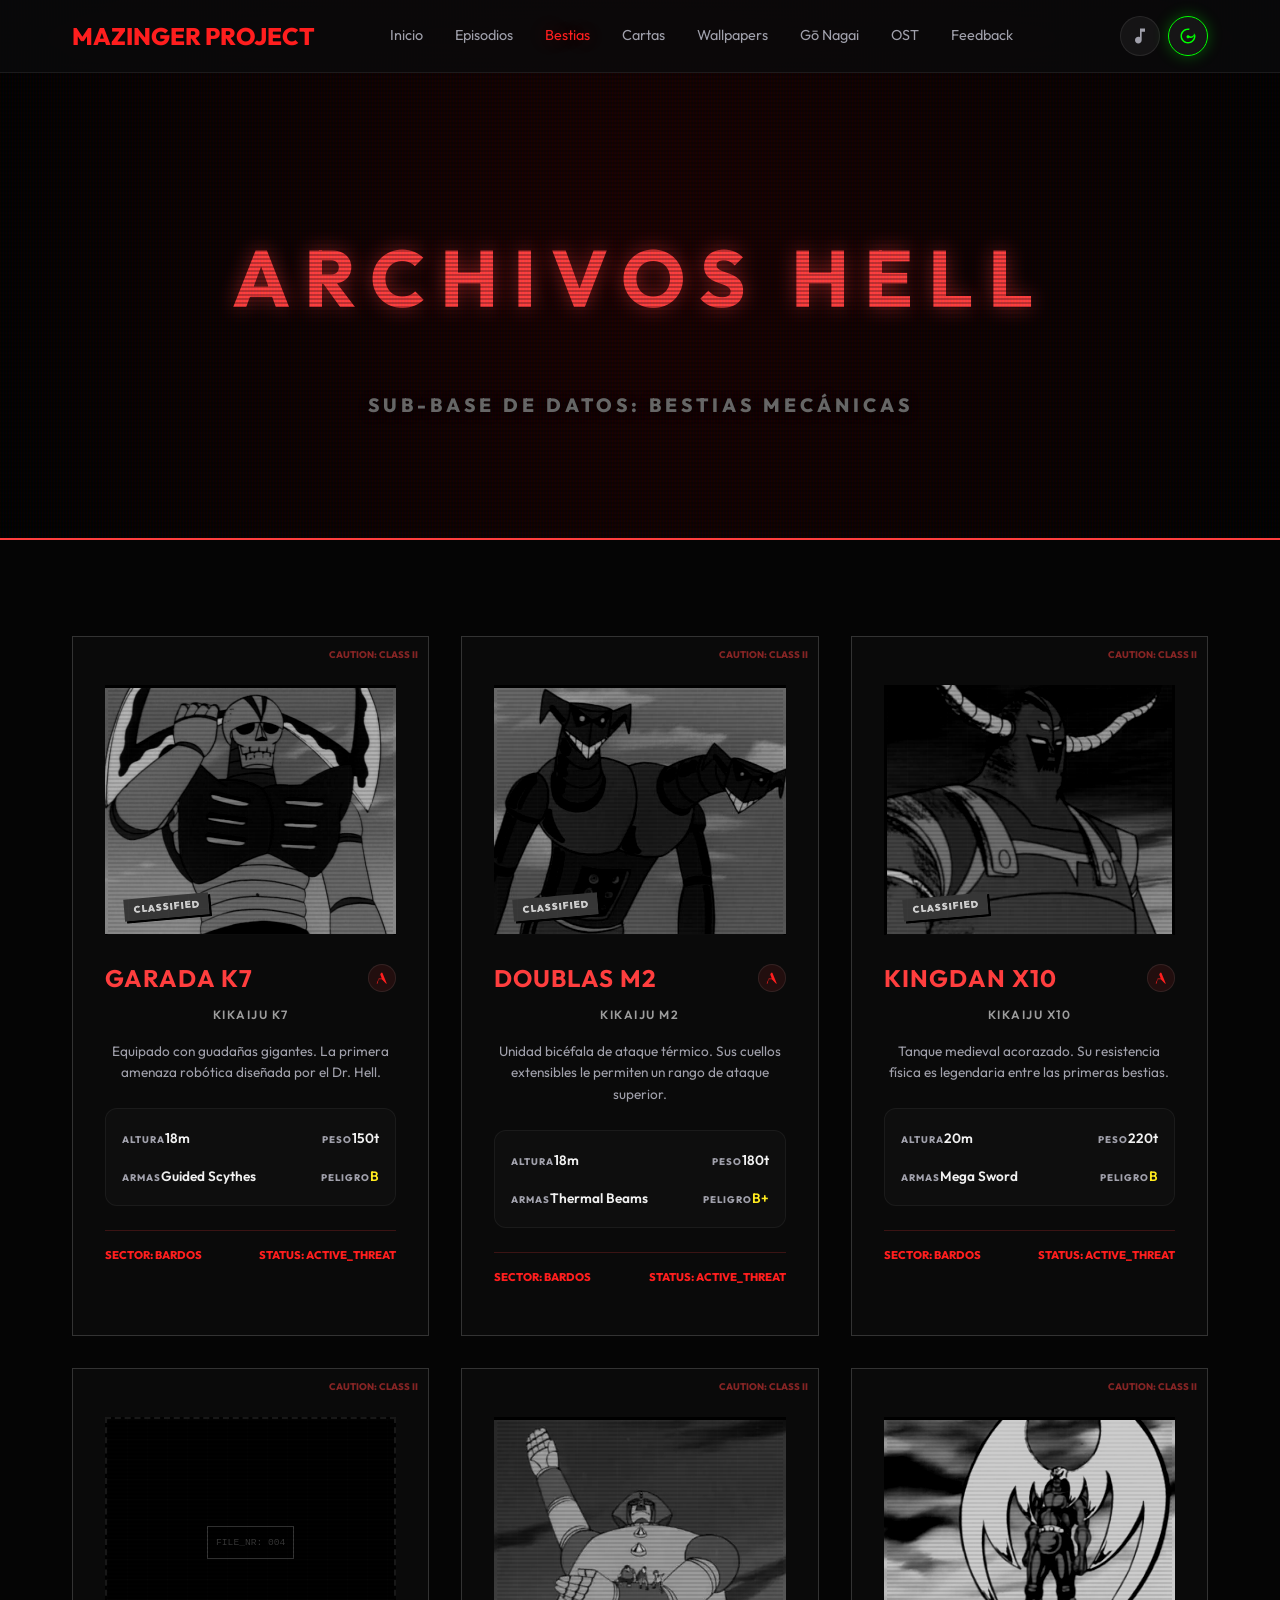
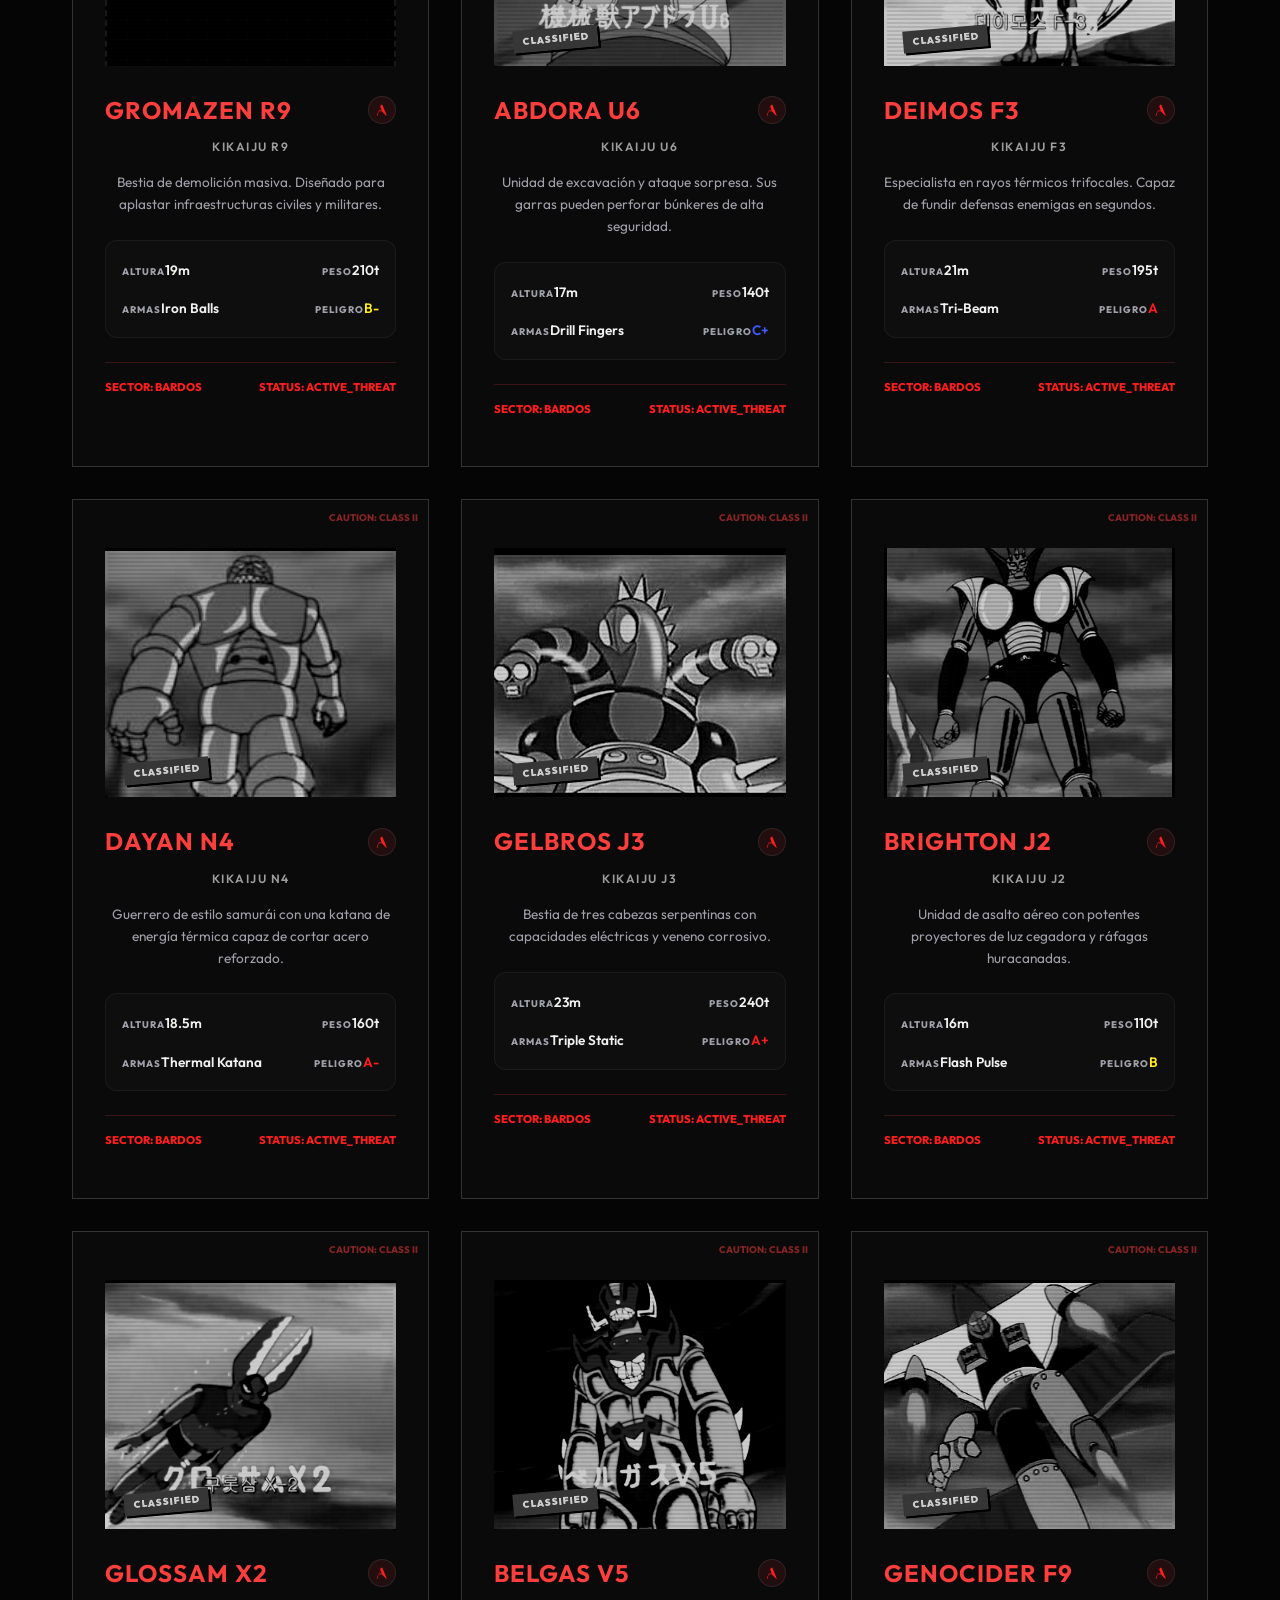
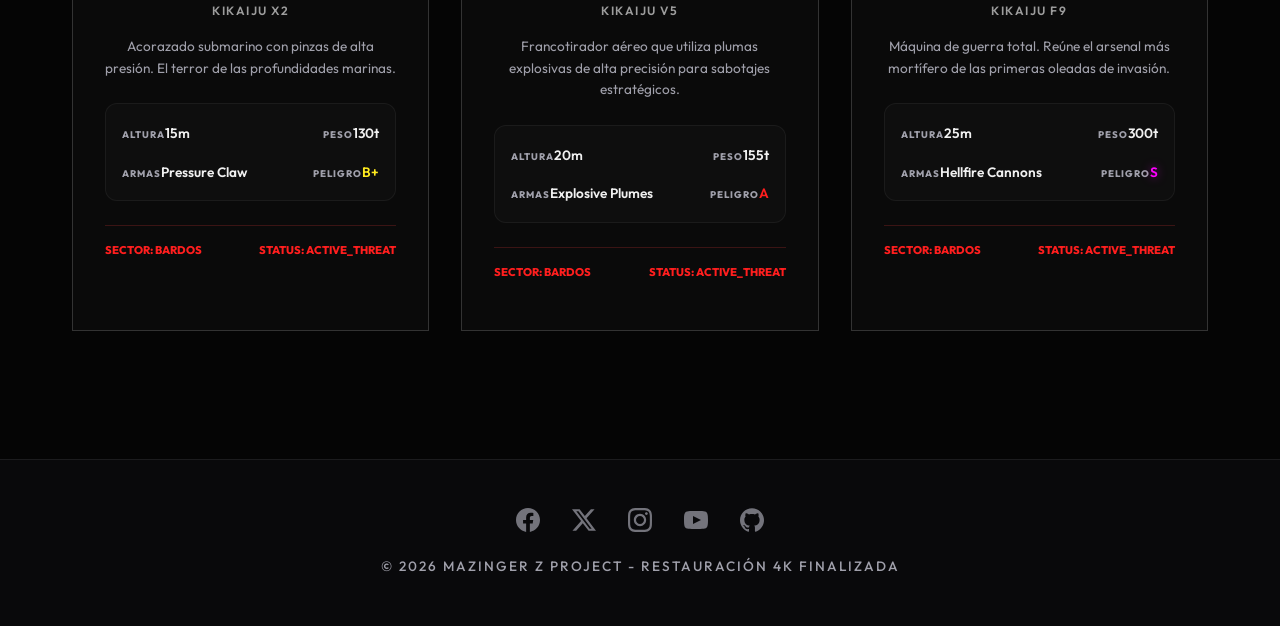
==== commit 3ece811e: "Mazinger Z Project: Optimized hero banner, implemented feedback page with Suno player, and standardi" ====
--- a/beasts.html
+++ b/beasts.html
@@ -185,6 +185,7 @@
                 <a href="wallpapers.html">Wallpapers</a>
                 <a href="creator.html">Gō Nagai</a>
                 <a href="soundtrack.html">OST</a>
+                <a href="feedback.html">Feedback</a>
             </div>
             <div class="audio-controls-group">
                 <button id="musicToggle" class="audio-btn" onclick="toggleMusic()"
--- a/index.css
+++ b/index.css
@@ -133,16 +133,21 @@
 /* Hero Section */
 .hero {
     position: relative;
-    height: 90vh;
+    min-height: 1267px;
     display: flex;
     flex-direction: column;
     align-items: center;
     justify-content: center;
     text-align: center;
     background: linear-gradient(to bottom, rgba(10, 10, 12, 0.2), var(--bg-color)),
-        url('./assets/fondobanner.jpg') center/cover no-repeat;
+        url('./assets/newhero.jpg') center/cover no-repeat;
     margin-bottom: 4rem;
     overflow: hidden;
+}
+
+.hero-small {
+    height: 40vh;
+    min-height: 300px;
 }
 
 /* Radar System */
@@ -152,14 +157,14 @@
     right: 5rem;
     z-index: 10;
     pointer-events: none;
-    opacity: 0.6;
+    opacity: 0.95;
 }
 
 .radar {
     width: 200px;
     height: 200px;
-    background: rgba(255, 30, 30, 0.05);
-    border: 1px solid rgba(255, 30, 30, 0.3);
+    background: rgba(255, 30, 30, 0.15);
+    border: 2px solid rgba(255, 30, 30, 0.6);
     border-radius: 50%;
     position: relative;
     overflow: hidden;
@@ -169,7 +174,7 @@
 .radar-sweep {
     position: absolute;
     inset: 0;
-    background: conic-gradient(from 0deg, rgba(255, 30, 30, 0.4) 0%, transparent 40%);
+    background: conic-gradient(from 0deg, rgba(255, 30, 30, 0.8) 0%, transparent 40%);
     animation: rotate-radar 4s linear infinite;
     z-index: 2;
 }
@@ -178,14 +183,14 @@
     position: absolute;
     inset: 0;
     border-radius: 50%;
-    background-image: radial-gradient(circle, transparent 30%, rgba(255, 30, 30, 0.1) 31%, transparent 32%, transparent 60%, rgba(255, 30, 30, 0.1) 61%, transparent 62%);
+    background-image: radial-gradient(circle, transparent 30%, rgba(255, 30, 30, 0.2) 31%, transparent 32%, transparent 60%, rgba(255, 30, 30, 0.2) 61%, transparent 62%);
 }
 
 .radar-crosshair::before,
 .radar-crosshair::after {
     content: '';
     position: absolute;
-    background: rgba(255, 30, 30, 0.2);
+    background: rgba(255, 30, 30, 0.5);
 }
 
 .radar-crosshair::before {
@@ -266,33 +271,60 @@
     }
 }
 
-.hero-content h1 {
-    font-size: 5rem;
-    font-weight: 800;
-    text-transform: uppercase;
-    letter-spacing: -2px;
-    margin-bottom: 0.5rem;
-    background: linear-gradient(135deg, #fff 0%, #777 100%);
-    -webkit-background-clip: text;
-    background-clip: text;
-    -webkit-text-fill-color: transparent;
-    filter: drop-shadow(0 5px 15px rgba(0, 0, 0, 0.5));
+.hero-content .hero-logo-container {
+    position: absolute;
+    top: 50%;
+    left: 50%;
+    transform: translate(-50%, -50%);
+    z-index: 10;
+    width: 90%;
+    max-width: 1000px;
+    margin: 0;
+    pointer-events: none;
+    filter: drop-shadow(0 10px 30px rgba(0, 0, 0, 0.9));
+}
+
+.mazinger-svg-logo {
+    width: 100%;
+    height: auto;
+    display: block;
+}
+
+.mazinger-svg-logo text {
+    stroke: #000;
+    stroke-width: 6px;
+    paint-order: stroke fill;
+    filter: drop-shadow(0 0 10px rgba(255, 255, 255, 0.2));
 }
 
 .hero-content p {
     color: var(--text-secondary);
     font-size: 1.2rem;
     max-width: 600px;
-    margin: 0 auto;
+    margin: 2rem auto 0;
     font-weight: 300;
+    position: relative;
+    z-index: 20;
+    text-shadow: 0 2px 10px rgba(0, 0, 0, 0.8);
+}
+
+.hero-content {
+    width: 100%;
+    position: relative;
+    display: flex;
+    flex-direction: column;
+    align-items: center;
+    justify-content: center;
 }
 
 .banner {
-    color: var(--text-secondary);
-    font-size: 1.2rem;
-    max-width: 600px;
-    margin-top: 1rem;
-    font-weight: 300;
+    width: 100%;
+    height: 1267px;
+    max-width: none;
+    object-fit: cover;
+    opacity: 0.8;
+    mask-image: linear-gradient(to bottom, transparent, black 10%, black 90%, transparent);
+    -webkit-mask-image: linear-gradient(to bottom, transparent, black 10%, black 90%, transparent);
 }
 
 
@@ -353,6 +385,43 @@
     grid-template-columns: repeat(auto-fill, minmax(300px, 1fr));
     gap: 2.5rem;
     margin-bottom: 6rem;
+}
+
+.load-more-container {
+    display: flex;
+    justify-content: center;
+    align-items: center;
+    gap: 2rem;
+    margin: 2.5rem 0 6rem;
+}
+
+.page-indicator {
+    font-family: monospace;
+    font-size: 1rem;
+    color: var(--text-secondary);
+    font-weight: 800;
+    letter-spacing: 2px;
+}
+
+.load-more-btn {
+    background: var(--surface-color);
+    border: 1px solid var(--primary-color);
+    color: var(--primary-color);
+    padding: 1rem 2.5rem;
+    border-radius: 12px;
+    font-size: 0.9rem;
+    font-weight: 800;
+    cursor: pointer;
+    transition: var(--transition-smooth);
+    letter-spacing: 2px;
+    box-shadow: 0 0 15px rgba(255, 30, 30, 0.1);
+}
+
+.load-more-btn:hover {
+    background: var(--primary-color);
+    color: white;
+    box-shadow: var(--accent-glow);
+    transform: translateY(-3px);
 }
 
 /* Episode Card */
@@ -1512,6 +1581,122 @@
     font-size: 0.7rem;
 }
 
+/* Feedback Form Styles */
+.feedback-section {
+    padding: 4rem 0 8rem;
+}
+
+.feedback-container {
+    max-width: 800px;
+    margin: 0 auto;
+    background: rgba(15, 15, 20, 0.8);
+    border: 1px solid var(--border-color);
+    border-radius: 12px;
+    padding: 3rem;
+    backdrop-filter: blur(10px);
+    box-shadow: 0 20px 50px rgba(0, 0, 0, 0.5);
+}
+
+.form-group {
+    margin-bottom: 2rem;
+}
+
+.form-group label {
+    display: block;
+    margin-bottom: 0.8rem;
+    font-size: 0.9rem;
+    color: var(--primary-color);
+    font-weight: 800;
+    letter-spacing: 1px;
+    font-family: monospace;
+}
+
+.form-input, .form-textarea {
+    width: 100%;
+    background: rgba(255, 255, 255, 0.05);
+    border: 1px solid rgba(255, 255, 255, 0.1);
+    border-radius: 6px;
+    padding: 1rem;
+    color: var(--text-primary);
+    font-size: 1rem;
+    transition: all 0.3s ease;
+}
+
+.form-input:focus, .form-textarea:focus {
+    outline: none;
+    border-color: var(--primary-color);
+    background: rgba(255, 255, 255, 0.08);
+    box-shadow: 0 0 15px rgba(255, 30, 30, 0.2);
+}
+
+.form-textarea {
+    min-height: 150px;
+    resize: vertical;
+}
+
+.feedback-btn {
+    width: 100%;
+    padding: 1.2rem;
+    background: var(--primary-color);
+    color: white;
+    border: none;
+    border-radius: 6px;
+    font-size: 1.1rem;
+    font-weight: 800;
+    cursor: pointer;
+    transition: all 0.3s ease;
+    text-transform: uppercase;
+    letter-spacing: 2px;
+}
+
+.feedback-btn:hover {
+    background: #ff4d4d;
+    transform: translateY(-2px);
+    box-shadow: 0 10px 20px rgba(255, 30, 30, 0.3);
+}
+
+.tech-notice {
+    margin-top: 1.5rem;
+    font-family: monospace;
+    font-size: 0.75rem;
+    color: var(--text-secondary);
+    text-align: center;
+    border-top: 1px solid rgba(255, 255, 255, 0.05);
+    padding-top: 1.5rem;
+}
+
+/* Feedback Music */
+.feedback-music {
+    margin: 4rem auto;
+    max-width: 800px;
+    padding: 3rem;
+    background: rgba(10, 10, 10, 0.8);
+    border: 1px solid var(--primary-color);
+    border-radius: 12px;
+    box-shadow: 0 0 40px rgba(255, 235, 59, 0.1);
+    text-align: center;
+    backdrop-filter: blur(10px);
+}
+
+.feedback-music h2 {
+    color: var(--primary-color);
+    margin-bottom: 2rem;
+    font-size: 1.8rem;
+    letter-spacing: 5px;
+    font-family: 'Outfit', sans-serif;
+    font-weight: 800;
+    text-transform: uppercase;
+}
+
+.iframe-wrapper {
+    width: 100%;
+    max-width: 760px;
+    margin: 0 auto;
+    border-radius: 8px;
+    overflow: hidden;
+    background: #000;
+}
+
 /* --- UNIFIED FOOTER SYSTEM --- */
 .main-footer {
     background: rgba(10, 10, 12, 0.95);
